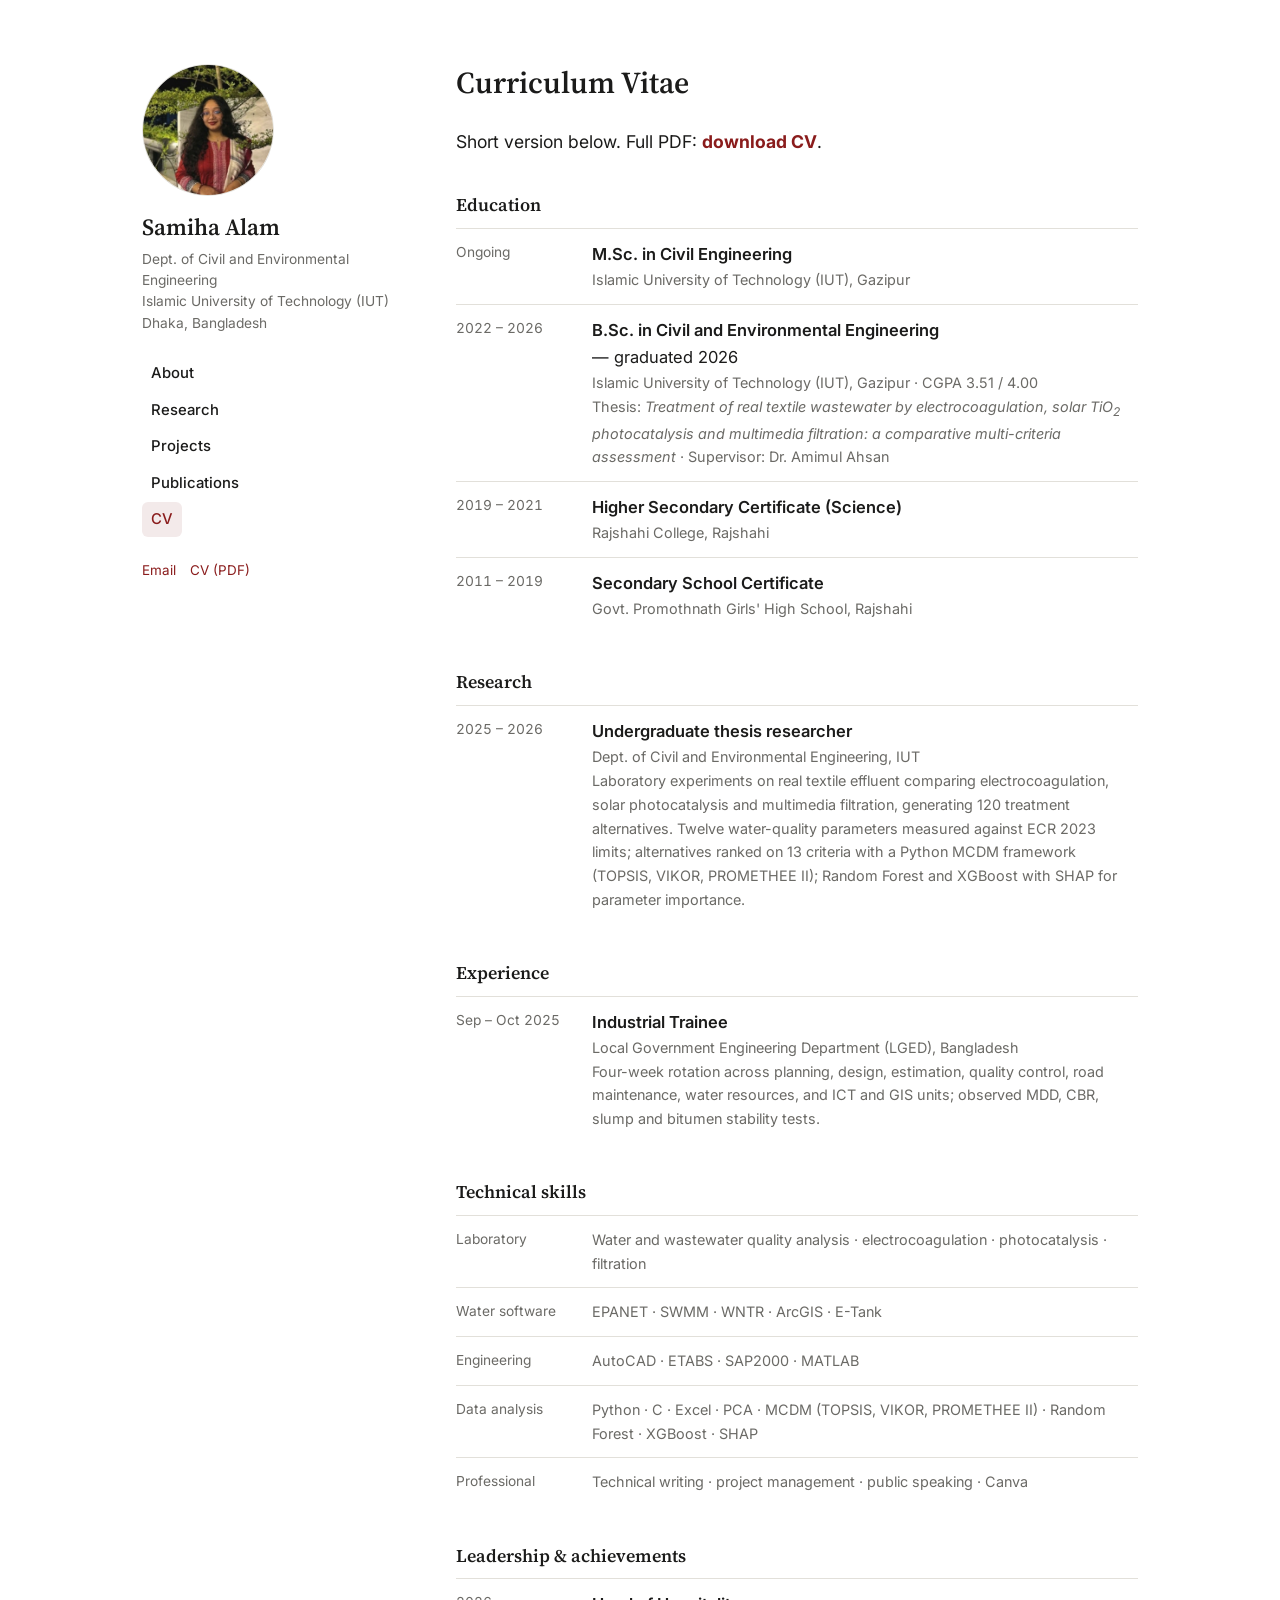
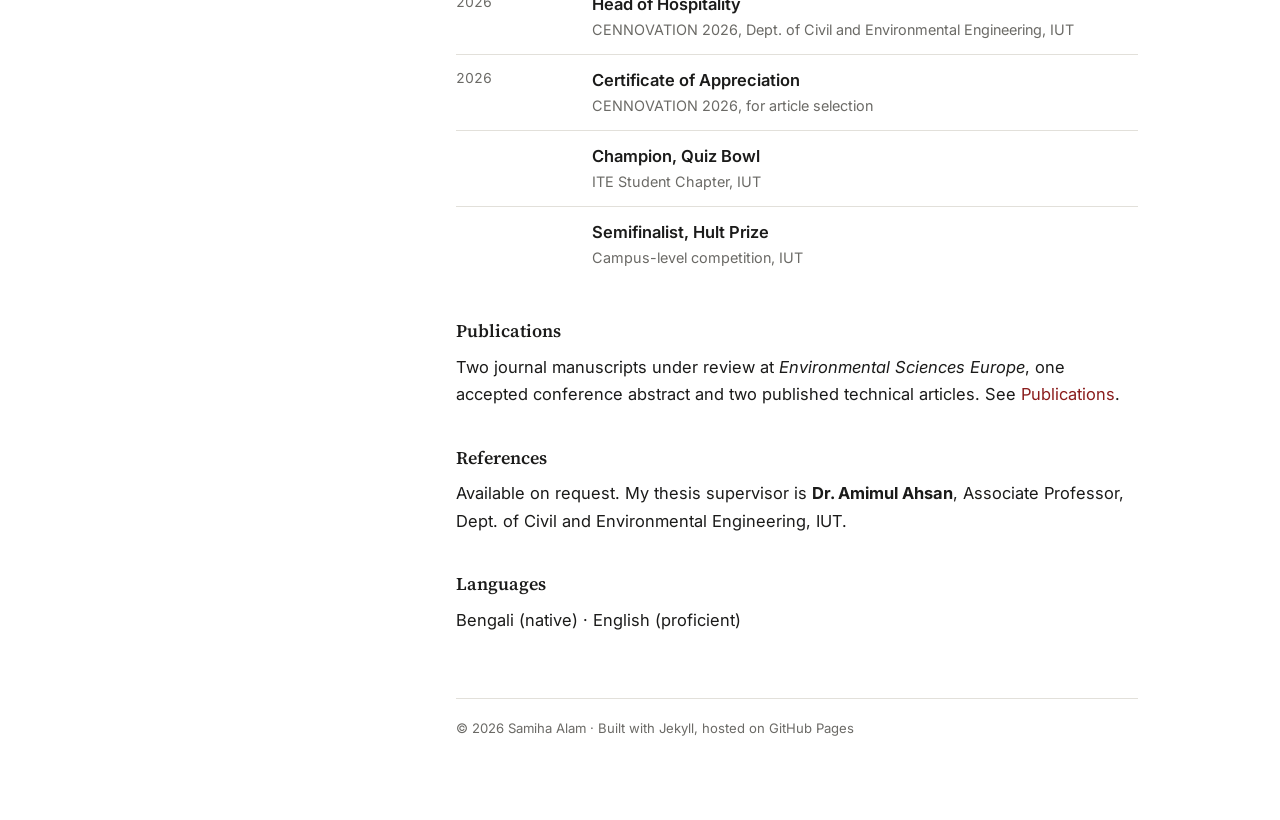
==== cv.html @ 6635153d "Add files via upload" ====
<!DOCTYPE html>
<html lang="en">
<head>
  <meta charset="utf-8">
  <meta name="viewport" content="width=device-width, initial-scale=1">
  <title>CV · Samiha Alam</title>
  <meta name="description" content="Samiha Alam — Civil and Environmental Engineering, Islamic University of Technology (IUT), Dhaka. 2026 graduate. Undergraduate thesis on comparing textile wastewater treatment options by multi-criteria decision-making.">
  <link rel="preconnect" href="https://fonts.googleapis.com">
  <link rel="preconnect" href="https://fonts.gstatic.com" crossorigin>
  <link href="https://fonts.googleapis.com/css2?family=Source+Serif+4:opsz,wght@8..60,400;8..60,600&family=Inter:wght@400;500;600&display=swap" rel="stylesheet">
  <link rel="stylesheet" href="style.css">
</head>
<body>

<a class="skip" href="#main">Skip to content</a>

<div class="wrap">

  <aside class="side">
    <img class="portrait" src="profile.jpg" alt="Samiha Alam">
    <h1 class="name"><a href="index.html">Samiha Alam</a></h1>
    <p class="affil">
      Dept. of Civil and Environmental Engineering<br>
      Islamic University of Technology (IUT)<br>
      Dhaka, Bangladesh
    </p>

    <nav class="nav">
      <a href="index.html">About</a>
      <a href="research.html">Research</a>
      <a href="projects.html">Projects</a>
      <a href="publications.html">Publications</a>
      <a href="cv.html" class="on" aria-current="page">CV</a>
    </nav>

    <p class="links">
      <a href="mailto:samihaalam@iut-dhaka.edu">Email</a>
      <a href="CV.pdf">CV (PDF)</a>
    </p>
  </aside>

  <main class="main" id="main">
    <h2 class="page-title">Curriculum Vitae</h2>
    <p class="lead">
Short version below. Full PDF: <strong><a href="CV.pdf">download CV</a></strong>.
</p>
<h3>Education</h3>
<div class="cv-row">
  <div class="when">Ongoing</div>
  <div class="what">
    <strong>M.Sc. in Civil Engineering</strong>
    <span>Islamic University of Technology (IUT), Gazipur</span>
  </div>
</div>

<div class="cv-row">
  <div class="when">2022 &ndash; 2026</div>
  <div class="what">
    <strong>B.Sc. in Civil and Environmental Engineering</strong> &mdash; graduated 2026
    <span>Islamic University of Technology (IUT), Gazipur &middot; CGPA 3.51 / 4.00</span>
    <span>Thesis: <em>Treatment of real textile wastewater by electrocoagulation, solar TiO<sub>2</sub> photocatalysis and multimedia filtration: a comparative multi-criteria assessment</em> · Supervisor: Dr. Amimul Ahsan</span>
  </div>
</div>

<div class="cv-row">
  <div class="when">2019 &ndash; 2021</div>
  <div class="what">
    <strong>Higher Secondary Certificate (Science)</strong>
    <span>Rajshahi College, Rajshahi</span>
  </div>
</div>

<div class="cv-row">
  <div class="when">2011 &ndash; 2019</div>
  <div class="what">
    <strong>Secondary School Certificate</strong>
    <span>Govt. Promothnath Girls' High School, Rajshahi</span>
  </div>
</div>

<h3>Research</h3>
<div class="cv-row">
  <div class="when">2025 &ndash; 2026</div>
  <div class="what">
    <strong>Undergraduate thesis researcher</strong>
    <span>Dept. of Civil and Environmental Engineering, IUT</span>
    <span>Laboratory experiments on real textile effluent comparing electrocoagulation, solar photocatalysis and multimedia filtration, generating 120 treatment alternatives. Twelve water-quality parameters measured against ECR 2023 limits; alternatives ranked on 13 criteria with a Python MCDM framework (TOPSIS, VIKOR, PROMETHEE&nbsp;II); Random Forest and XGBoost with SHAP for parameter importance.</span>
  </div>
</div>

<h3>Experience</h3>
<div class="cv-row">
  <div class="when">Sep &ndash; Oct 2025</div>
  <div class="what">
    <strong>Industrial Trainee</strong>
    <span>Local Government Engineering Department (LGED), Bangladesh</span>
    <span>Four-week rotation across planning, design, estimation, quality control, road maintenance, water resources, and ICT and GIS units; observed MDD, CBR, slump and bitumen stability tests.</span>
  </div>
</div>

<h3>Technical skills</h3>
<div class="cv-row">
  <div class="when">Laboratory</div>
  <div class="what">
    
    <span>Water and wastewater quality analysis &middot; electrocoagulation &middot; photocatalysis &middot; filtration</span>
  </div>
</div>

<div class="cv-row">
  <div class="when">Water software</div>
  <div class="what">
    
    <span>EPANET &middot; SWMM &middot; WNTR &middot; ArcGIS &middot; E-Tank</span>
  </div>
</div>

<div class="cv-row">
  <div class="when">Engineering</div>
  <div class="what">
    
    <span>AutoCAD &middot; ETABS &middot; SAP2000 &middot; MATLAB</span>
  </div>
</div>

<div class="cv-row">
  <div class="when">Data analysis</div>
  <div class="what">
    
    <span>Python &middot; C &middot; Excel &middot; PCA &middot; MCDM (TOPSIS, VIKOR, PROMETHEE&nbsp;II) &middot; Random Forest &middot; XGBoost &middot; SHAP</span>
  </div>
</div>

<div class="cv-row">
  <div class="when">Professional</div>
  <div class="what">
    
    <span>Technical writing &middot; project management &middot; public speaking &middot; Canva</span>
  </div>
</div>

<h3>Leadership &amp; achievements</h3>
<div class="cv-row">
  <div class="when">2026</div>
  <div class="what">
    <strong>Head of Hospitality</strong>
    <span>CENNOVATION 2026, Dept. of Civil and Environmental Engineering, IUT</span>
  </div>
</div>

<div class="cv-row">
  <div class="when">2026</div>
  <div class="what">
    <strong>Certificate of Appreciation</strong>
    <span>CENNOVATION 2026, for article selection</span>
  </div>
</div>

<div class="cv-row">
  <div class="when"></div>
  <div class="what">
    <strong>Champion, Quiz Bowl</strong>
    <span>ITE Student Chapter, IUT</span>
  </div>
</div>

<div class="cv-row">
  <div class="when"></div>
  <div class="what">
    <strong>Semifinalist, Hult Prize</strong>
    <span>Campus-level competition, IUT</span>
  </div>
</div>

<h3>Publications</h3>
<p>Two journal manuscripts under review at <em>Environmental Sciences Europe</em>, one accepted
conference abstract and two published technical articles. See
<a href="publications.html">Publications</a>.</p>

<h3>References</h3>
<p>Available on request. My thesis supervisor is <strong>Dr. Amimul Ahsan</strong>, Associate
Professor, Dept. of Civil and Environmental Engineering, IUT.</p>
<h3>Languages</h3>
<p>Bengali (native) &middot; English (proficient)</p>

    <footer class="foot">
      © 2026 Samiha Alam · Built with Jekyll, hosted on GitHub Pages
    </footer>
  </main>

</div>
</body>
</html>
---- style.css ----
/* =========================================================
   Colours — change --accent to re-skin the whole site.
   ========================================================= */
:root {
  --bg:        #ffffff;
  --surface:   #f7f6f3;
  --text:      #1b1b1a;
  --muted:     #6b6a66;
  --line:      #e2e0da;
  --accent:    #8a1c1c;   /* deep academic red */
  --accent-sf: #f3eaea;
}

@media (prefers-color-scheme: dark) {
  :root {
    --bg:        #14140f;
    --surface:   #1c1c19;
    --text:      #eceae4;
    --muted:     #9c998f;
    --line:      #33322c;
    --accent:    #e8837f;
    --accent-sf: #2a1c1c;
  }
}

* { box-sizing: border-box; }

body {
  margin: 0;
  background: var(--bg);
  color: var(--text);
  font-family: "Inter", -apple-system, BlinkMacSystemFont, "Segoe UI", sans-serif;
  font-size: 16.5px;
  line-height: 1.65;
  -webkit-font-smoothing: antialiased;
}

.skip {
  position: absolute; left: -9999px;
}
.skip:focus {
  left: 1rem; top: 1rem; background: var(--accent); color: #fff;
  padding: .5rem .9rem; border-radius: 6px; z-index: 10;
}

a { color: var(--accent); text-decoration: none; }
a:hover { text-decoration: underline; }

/* ---------- layout ---------- */
.wrap {
  display: grid;
  grid-template-columns: 250px minmax(0, 700px);
  gap: 4rem;
  max-width: 1060px;
  margin: 0 auto;
  padding: 4rem 2rem 5rem;
}

.side { position: sticky; top: 4rem; align-self: start; }

.portrait {
  width: 132px; height: 132px;
  border-radius: 50%;
  object-fit: cover;
  border: 1px solid var(--line);
  margin-bottom: 1.1rem;
  display: block;
}

.name {
  font-family: "Source Serif 4", Georgia, serif;
  font-size: 1.45rem;
  font-weight: 600;
  margin: 0 0 .45rem;
  line-height: 1.2;
}
.name a { color: var(--text); }
.name a:hover { text-decoration: none; color: var(--accent); }

.affil {
  color: var(--muted);
  font-size: .86rem;
  line-height: 1.55;
  margin: 0 0 1.4rem;
}

.nav { display: flex; flex-direction: column; gap: .15rem; margin-bottom: 1.4rem; }
.nav a {
  color: var(--text);
  font-size: .93rem;
  font-weight: 500;
  padding: .3rem .55rem;
  border-radius: 6px;
  width: fit-content;
}
.nav a:hover { background: var(--surface); text-decoration: none; }
.nav a.on { background: var(--accent-sf); color: var(--accent); }

.links { display: flex; flex-wrap: wrap; gap: .35rem .9rem; font-size: .84rem; margin: 0; }

/* ---------- typography ---------- */
.main { min-width: 0; }

h2, h3, h4 { font-family: "Source Serif 4", Georgia, serif; font-weight: 600; line-height: 1.25; }
.page-title { font-size: 1.9rem; margin: 0 0 1.6rem; }
.main h3 { font-size: 1.12rem; margin: 2.4rem 0 .7rem; }
.main h3:first-child { margin-top: 0; }
.main h4 { font-size: 1rem; margin: 1.6rem 0 .4rem; }

.lead { font-size: 1.1rem; line-height: 1.6; }
p { margin: 0 0 1.1rem; }
ul { padding-left: 1.15rem; }
li { margin-bottom: .35rem; }

hr { border: 0; border-top: 1px solid var(--line); margin: 2.5rem 0; }

/* ---------- reusable pieces ---------- */
.entry {
  border-top: 1px solid var(--line);
  padding: 1.35rem 0;
}
.entry:first-of-type { border-top: 0; padding-top: 0; }
.entry h3 { margin: 0 0 .25rem; font-size: 1.08rem; }
.entry .meta { color: var(--muted); font-size: .84rem; margin: 0 0 .5rem; }
.entry p { margin: 0 0 .55rem; }

.tags { display: flex; flex-wrap: wrap; gap: .4rem; margin-top: .5rem; }
.tag {
  font-size: .74rem;
  letter-spacing: .02em;
  background: var(--surface);
  border: 1px solid var(--line);
  color: var(--muted);
  padding: .16rem .55rem;
  border-radius: 999px;
}

.entry-links { font-size: .85rem; display: flex; flex-wrap: wrap; gap: .9rem; }

.news { list-style: none; padding: 0; margin: 0; }
.news li { display: grid; grid-template-columns: 5.2rem 1fr; gap: .8rem; margin-bottom: .55rem; font-size: .93rem; }
.news .date { color: var(--muted); font-variant-numeric: tabular-nums; font-size: .86rem; padding-top: .08rem; }

.callout {
  background: var(--surface);
  border-left: 3px solid var(--accent);
  border-radius: 0 8px 8px 0;
  padding: 1rem 1.2rem;
  margin: 1.6rem 0;
}
.callout p:last-child { margin-bottom: 0; }

.cv-row { display: grid; grid-template-columns: 7.5rem 1fr; gap: 1rem; padding: .75rem 0; border-top: 1px solid var(--line); }
.cv-row .when { color: var(--muted); font-size: .86rem; font-variant-numeric: tabular-nums; }
.cv-row .what strong { display: block; font-weight: 600; }
.cv-row .what span { display: block; color: var(--muted); font-size: .9rem; }

.figure { margin: 1.4rem 0; }
.figure img {
  width: 100%;
  height: auto;
  display: block;
  border: 1px solid var(--line);
  border-radius: 8px;
  background: #fff;
}
.figure figcaption {
  color: var(--muted);
  font-size: .82rem;
  line-height: 1.5;
  margin-top: .5rem;
}

.eq {
  font-family: "Source Serif 4", Georgia, serif;
  font-size: 1.02rem;
  background: var(--surface);
  border: 1px solid var(--line);
  border-radius: 8px;
  padding: .8rem 1rem;
  overflow-x: auto;
  text-align: center;
}

.table-wrap { overflow-x: auto; margin: 1.4rem 0; }
table { border-collapse: collapse; width: 100%; font-size: .88rem; }
th, td { padding: .45rem .7rem; border-bottom: 1px solid var(--line); text-align: left; }
td { font-variant-numeric: tabular-nums; }
thead th {
  border-bottom: 1.5px solid var(--text);
  font-family: "Inter", sans-serif;
  font-weight: 600;
  font-size: .82rem;
  white-space: nowrap;
}
tbody tr:last-child td { border-bottom: 1px solid var(--text); }

.foot {
  margin-top: 4rem;
  padding-top: 1.2rem;
  border-top: 1px solid var(--line);
  color: var(--muted);
  font-size: .82rem;
}

/* ---------- mobile ---------- */
@media (max-width: 820px) {
  .wrap {
    grid-template-columns: 1fr;
    gap: 2.2rem;
    padding: 2.2rem 1rem 3rem;
  }
  .side { position: static; }
  .portrait { width: 96px; height: 96px; }
  .nav { flex-direction: row; flex-wrap: wrap; gap: .25rem; }
  .page-title { font-size: 1.6rem; }
  .news li { grid-template-columns: 1fr; gap: 0; }
  .cv-row { grid-template-columns: 1fr; gap: .15rem; }
}
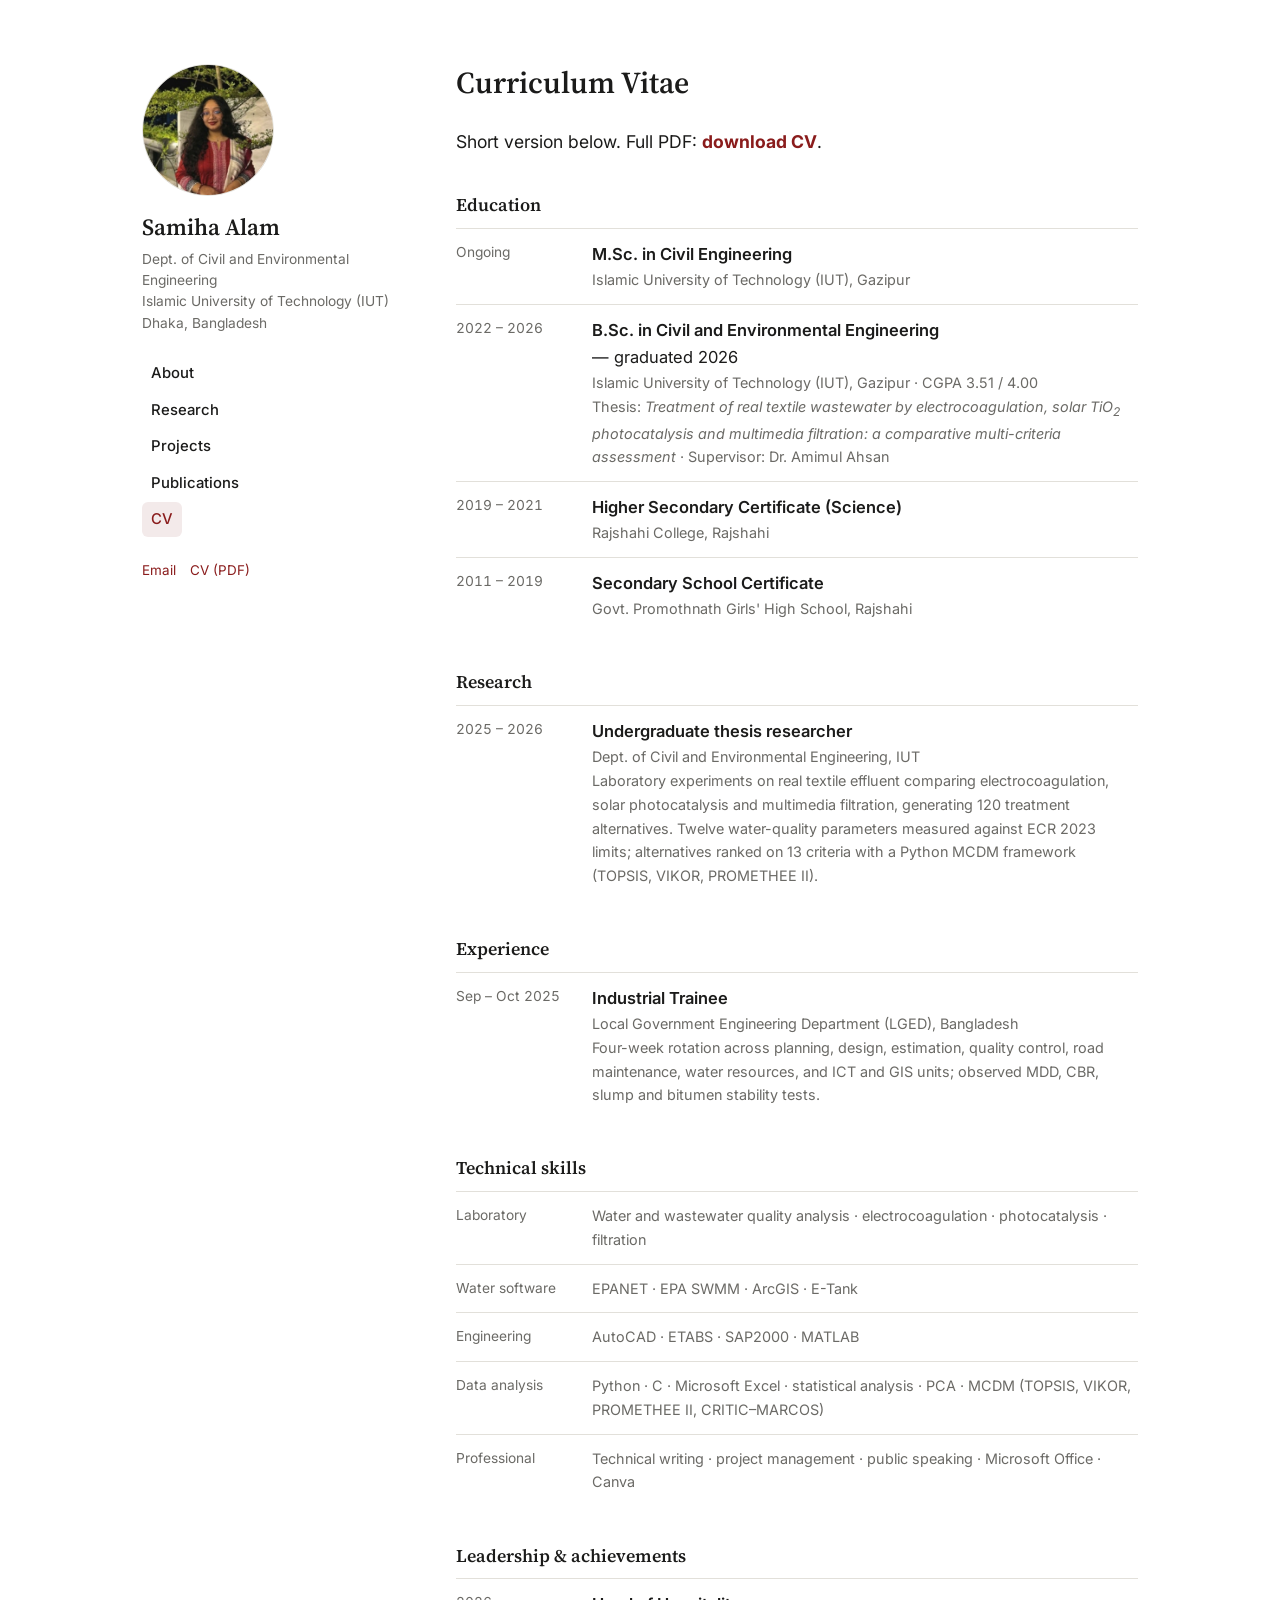
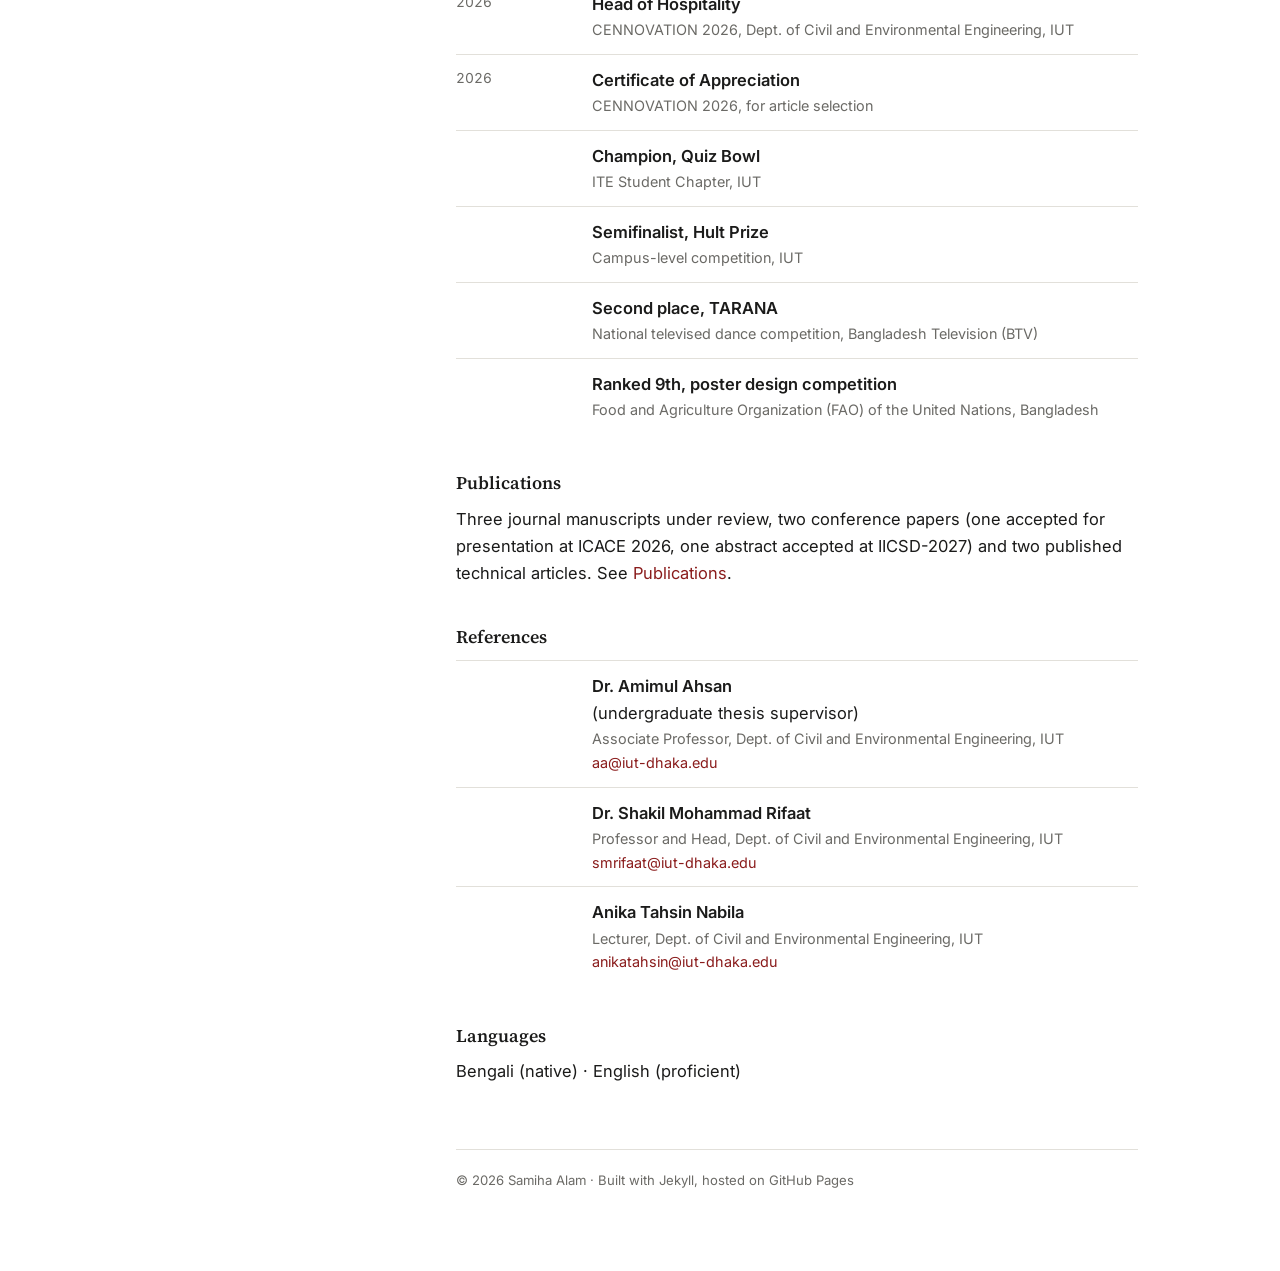
==== commit d1ca7b8f: "Add files via upload" ====
--- a/cv.html
+++ b/cv.html
@@ -84,7 +84,7 @@
   <div class="what">
     <strong>Undergraduate thesis researcher</strong>
     <span>Dept. of Civil and Environmental Engineering, IUT</span>
-    <span>Laboratory experiments on real textile effluent comparing electrocoagulation, solar photocatalysis and multimedia filtration, generating 120 treatment alternatives. Twelve water-quality parameters measured against ECR 2023 limits; alternatives ranked on 13 criteria with a Python MCDM framework (TOPSIS, VIKOR, PROMETHEE&nbsp;II); Random Forest and XGBoost with SHAP for parameter importance.</span>
+    <span>Laboratory experiments on real textile effluent comparing electrocoagulation, solar photocatalysis and multimedia filtration, generating 120 treatment alternatives. Twelve water-quality parameters measured against ECR 2023 limits; alternatives ranked on 13 criteria with a Python MCDM framework (TOPSIS, VIKOR, PROMETHEE&nbsp;II).</span>
   </div>
 </div>
 
@@ -111,7 +111,7 @@
   <div class="when">Water software</div>
   <div class="what">
     
-    <span>EPANET &middot; SWMM &middot; WNTR &middot; ArcGIS &middot; E-Tank</span>
+    <span>EPANET &middot; EPA SWMM &middot; ArcGIS &middot; E-Tank</span>
   </div>
 </div>
 
@@ -127,7 +127,7 @@
   <div class="when">Data analysis</div>
   <div class="what">
     
-    <span>Python &middot; C &middot; Excel &middot; PCA &middot; MCDM (TOPSIS, VIKOR, PROMETHEE&nbsp;II) &middot; Random Forest &middot; XGBoost &middot; SHAP</span>
+    <span>Python &middot; C &middot; Microsoft Excel &middot; statistical analysis &middot; PCA &middot; MCDM (TOPSIS, VIKOR, PROMETHEE&nbsp;II, CRITIC&ndash;MARCOS)</span>
   </div>
 </div>
 
@@ -135,7 +135,7 @@
   <div class="when">Professional</div>
   <div class="what">
     
-    <span>Technical writing &middot; project management &middot; public speaking &middot; Canva</span>
+    <span>Technical writing &middot; project management &middot; public speaking &middot; Microsoft Office &middot; Canva</span>
   </div>
 </div>
 
@@ -172,14 +172,54 @@
   </div>
 </div>
 
+<div class="cv-row">
+  <div class="when"></div>
+  <div class="what">
+    <strong>Second place, TARANA</strong>
+    <span>National televised dance competition, Bangladesh Television (BTV)</span>
+  </div>
+</div>
+
+<div class="cv-row">
+  <div class="when"></div>
+  <div class="what">
+    <strong>Ranked 9th, poster design competition</strong>
+    <span>Food and Agriculture Organization (FAO) of the United Nations, Bangladesh</span>
+  </div>
+</div>
+
 <h3>Publications</h3>
-<p>Two journal manuscripts under review at <em>Environmental Sciences Europe</em>, one accepted
-conference abstract and two published technical articles. See
+<p>Three journal manuscripts under review, two conference papers (one accepted for presentation
+at ICACE 2026, one abstract accepted at IICSD-2027) and two published technical articles. See
 <a href="publications.html">Publications</a>.</p>
 
 <h3>References</h3>
-<p>Available on request. My thesis supervisor is <strong>Dr. Amimul Ahsan</strong>, Associate
-Professor, Dept. of Civil and Environmental Engineering, IUT.</p>
+<div class="cv-row">
+  <div class="when"></div>
+  <div class="what">
+    <strong>Dr. Amimul Ahsan</strong> (undergraduate thesis supervisor)
+    <span>Associate Professor, Dept. of Civil and Environmental Engineering, IUT</span>
+    <span><a href="mailto:aa@iut-dhaka.edu">aa@iut-dhaka.edu</a></span>
+  </div>
+</div>
+
+<div class="cv-row">
+  <div class="when"></div>
+  <div class="what">
+    <strong>Dr. Shakil Mohammad Rifaat</strong>
+    <span>Professor and Head, Dept. of Civil and Environmental Engineering, IUT</span>
+    <span><a href="mailto:smrifaat@iut-dhaka.edu">smrifaat@iut-dhaka.edu</a></span>
+  </div>
+</div>
+
+<div class="cv-row">
+  <div class="when"></div>
+  <div class="what">
+    <strong>Anika Tahsin Nabila</strong>
+    <span>Lecturer, Dept. of Civil and Environmental Engineering, IUT</span>
+    <span><a href="mailto:anikatahsin@iut-dhaka.edu">anikatahsin@iut-dhaka.edu</a></span>
+  </div>
+</div>
 <h3>Languages</h3>
 <p>Bengali (native) &middot; English (proficient)</p>
 
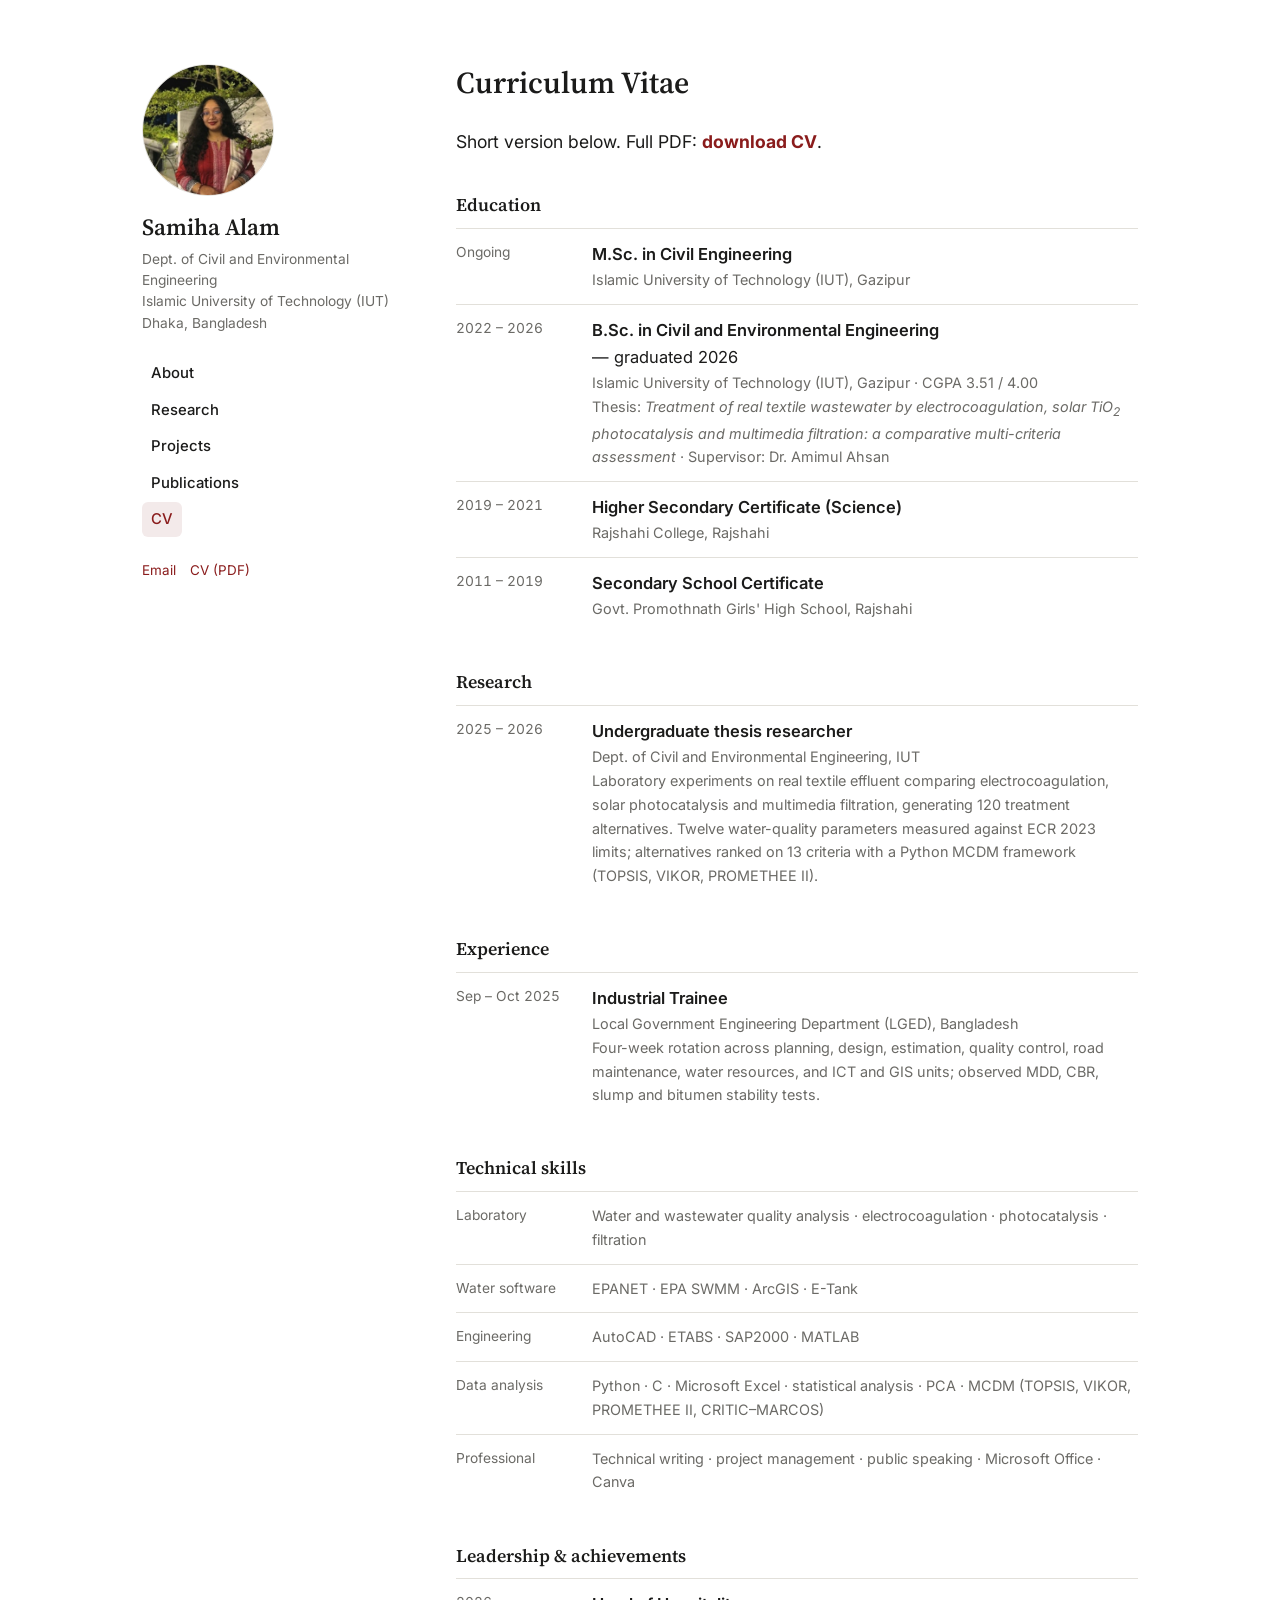
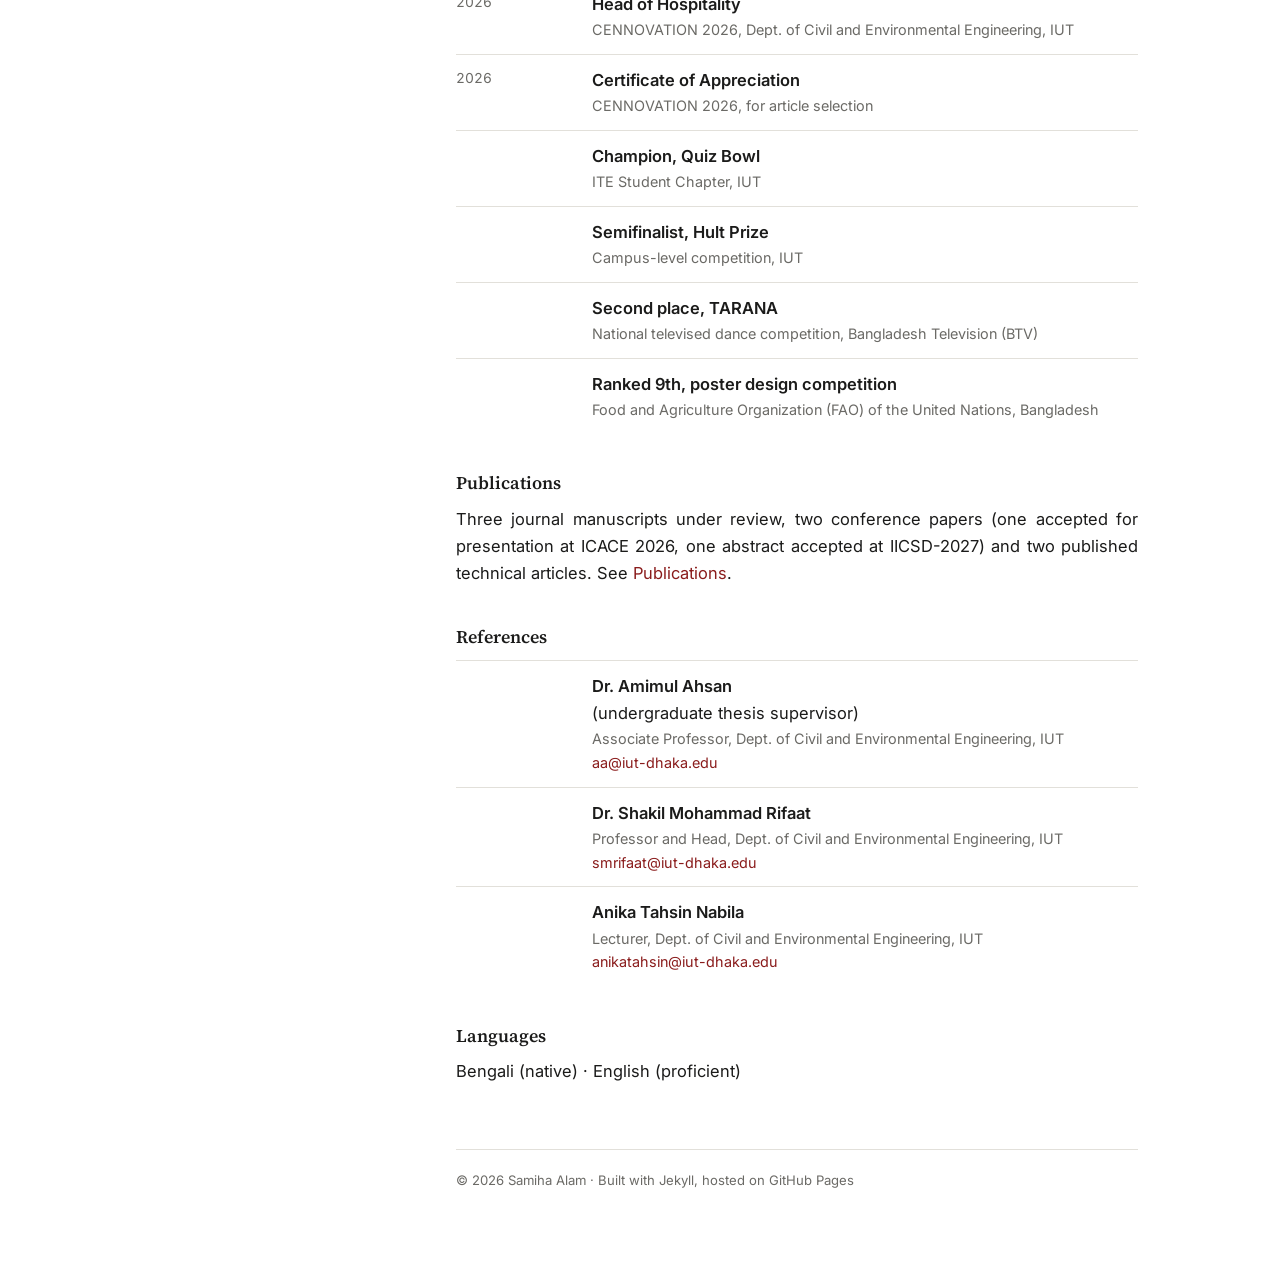
==== commit e544d203: "Add files via upload" ====
--- a/cv.html
+++ b/cv.html
@@ -9,6 +9,7 @@
   <link rel="preconnect" href="https://fonts.gstatic.com" crossorigin>
   <link href="https://fonts.googleapis.com/css2?family=Source+Serif+4:opsz,wght@8..60,400;8..60,600&family=Inter:wght@400;500;600&display=swap" rel="stylesheet">
   <link rel="stylesheet" href="style.css">
+  <link rel="stylesheet" href="justify.css">
 </head>
 <body>
 
--- a/justify.css
+++ b/justify.css
@@ -0,0 +1,19 @@
+/* Justified body text — loaded after style.css */
+.main p:not(.meta):not(.affil):not(.links),
+.main ul:not(.news) li,
+.main .callout p {
+  text-align: justify;
+  text-justify: inter-word;
+  hyphens: auto;
+  -webkit-hyphens: auto;
+  text-wrap: pretty;
+}
+/* keep headings, metadata, tags and the sidebar ragged-right */
+.main h1, .main h2, .main h3, .main .meta, .main .tags, .main .news, .side {
+  text-align: left;
+  hyphens: manual;
+}
+/* narrow screens: justification looks gappy, fall back to left */
+@media (max-width: 600px) {
+  .main p, .main ul li { text-align: left; }
+}
